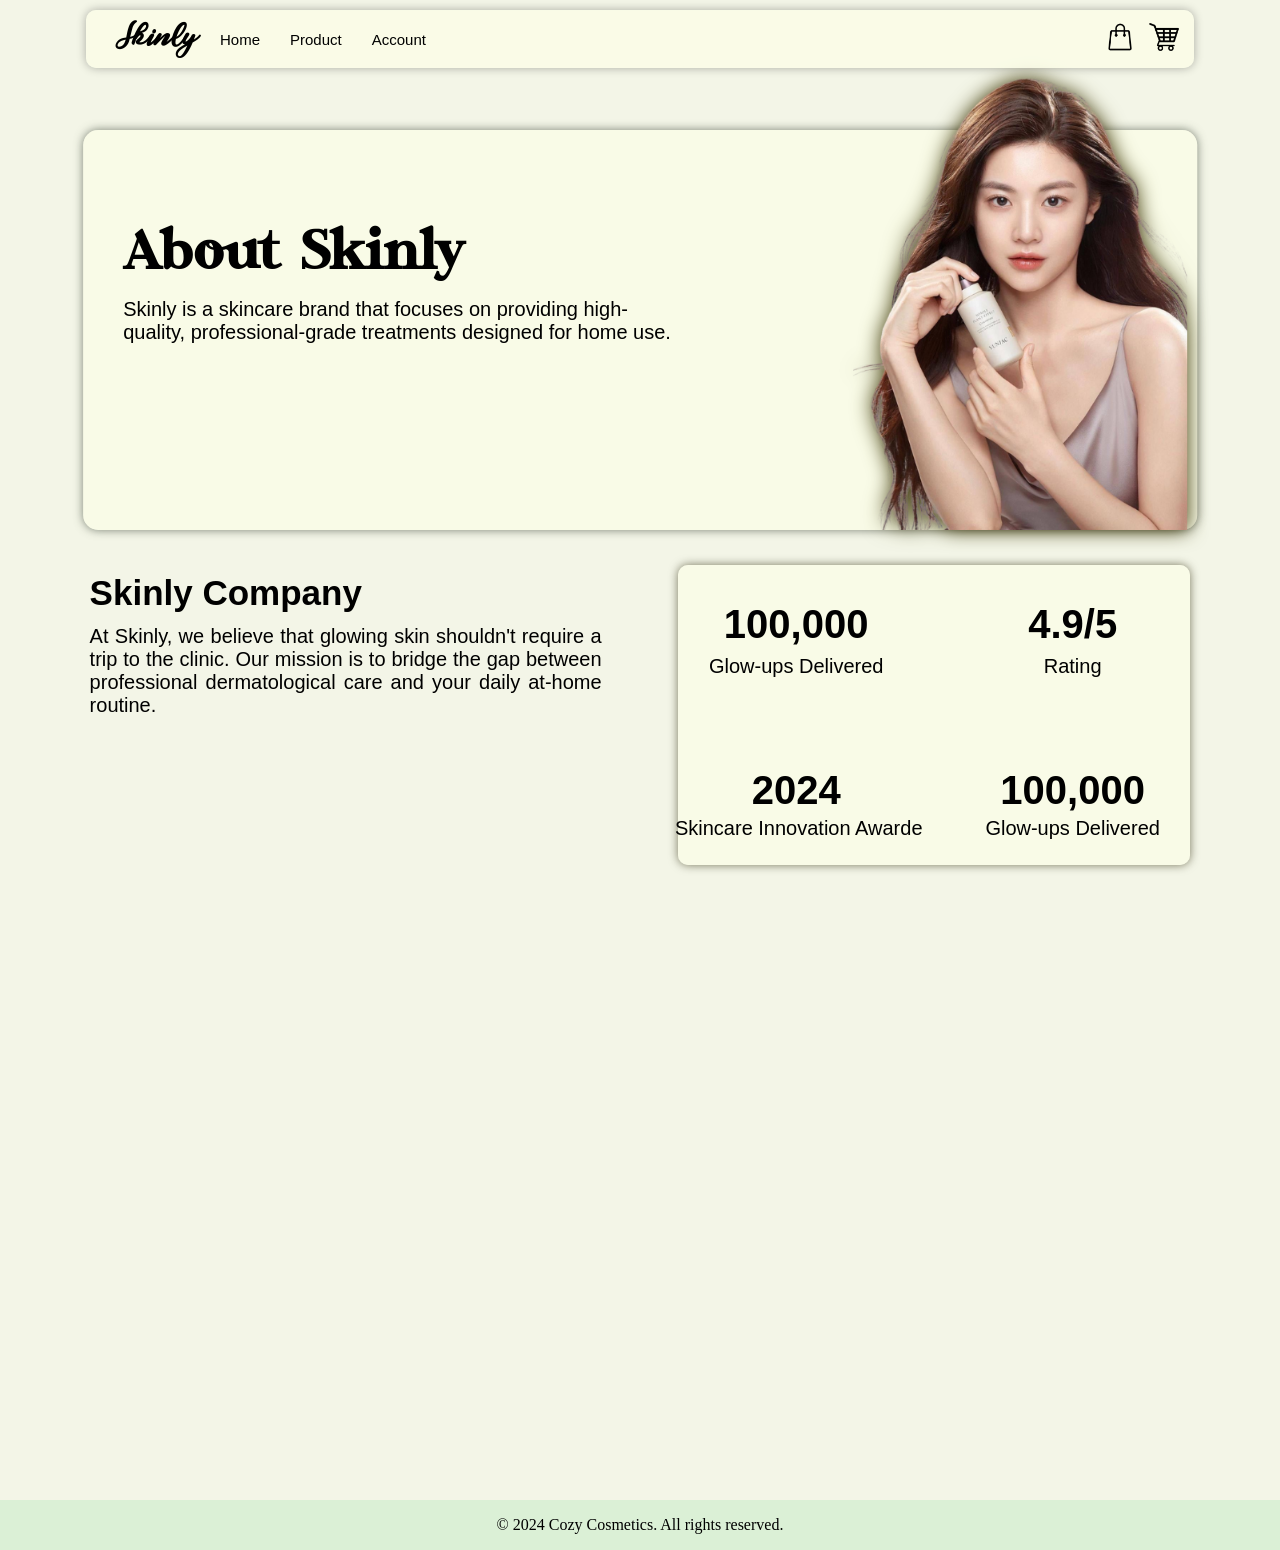
==== MainInterface/MainInterfaceAbout.html @ e383fce3 "added feature: Parralax Animation and Future ADS" ====
<!DOCTYPE html>
<html>
    <head>
        <link rel="stylesheet" href="MainInterfaceAbout.css">
        <link rel="stylesheet" href="../ForFontsCSS/FontsCSS.css">
        <title> Skinly | About </title>
    </head>
    <body>
         <div class="ContainerDockTop">
            <h1 class="NameShop">Skinly</h1>
            <a href="MainInterfaceWebsite.html" onclick="window.location.href='MainInterfaceWebsite.html'" class="HomeDirect">Home</a>
            <a href="ProductInterfaceWebsite.html" class="ProductDirect">Product</a>
            <a href="ContactInterfaceWebsite.html" class="Account">Account</a>
            <div class="rightIcons">
                <img class="ShopBagButton" id="ShopBagButton" src="../ImagesofElements/ShopBagIcon.png">
                <img class="CartBagButton" src="../ImagesofElements/ShoppingCart.png">  
            </div>
        </div>

        <div class="MainPreviewAbout1Display">
            <h1 class="AboutUsIntroH1">About Skinly</h1>
            <p class="AboutusPara">Skinly is a skincare brand that focuses on providing high-quality, professional-grade treatments designed for home use.</p>
            <div class="AboutUsImageDepth"></div>
        </div>

        <!-- For Intro -->

        <h1 class="H1AboutA1">Skinly Company</h1>
        <p class="ParaAboutA1">At Skinly, we believe that glowing skin shouldn't require a trip to the clinic. Our mission is to bridge the gap between professional dermatological care and your daily at-home routine.</p>
        
        <div class="Container2A">
            <h1 class="H1AboutA2">100,000</h1>
            <p class="ParaAboutA2">Glow-ups Delivered</p>

            <h1 class="H1AboutA3">4.9/5</h1>
            <p class="ParaAboutA3">Rating</p>

            <h1 class="H1AboutA4">2024</h1>
            <p class="ParaAboutA4">Skincare Innovation Awarde</p>

            <h1 class="H1AboutA5">100,000</h1>
            <p class="ParaAboutA5">Glow-ups Delivered</p>
        </div>

        <div class="ContainerFooter">
            <p class="FooterText">© 2024 Cozy Cosmetics. All rights reserved.</p>       
        </div>

        <!-- SVG filter for glass distortion effect -->
        <svg style="display:none;">
        <filter id="distortion">
            <feTurbulence type="turbulence" baseFrequency="0.01 0.1" numOctaves="1" result="turbulence"/>
            <feDisplacementMap in2="turbulence" in="SourceGraphic" scale="8" xChannelSelector="R" yChannelSelector="G"/>
        </filter>
        </svg>
    </body>
</html>
---- MainInterface/MainInterfaceAbout.css ----
body {
    background-color: rgb(243, 245, 231);
}

::-webkit-scrollbar {
  width: 10px;
}

::-webkit-scrollbar-thumb {
  background-color: rgba(38, 35, 0, 0.6);
  border-radius: 5px;
}

.ContainerDockTop {
  position: fixed;
  display: flex;
  justify-content: flex-start;
  align-items: center;
  background-color: rgba(253, 254, 231, 0.7);
  backdrop-filter: url(#distortion) blur(3px);
  box-shadow: 0 0 10px rgba(0, 0, 0, 0.3);
  width: 85%;
  height: 38px;
  top: 10px;
  left: 50%;
  translate: -50% 0;
  border: none;
  border-radius: 10px;
  align-items: center;
  padding: 10px;
  margin: 0;
  z-index: 100;
}

.NameShop {
  margin-left: 20px;
  font-family: "Ira";
  font-size: 20px;
  word-spacing: -2px;
  animation: Slideright 1s cubic-bezier(0.075, 0.82, 0.165, 1) both;
}

.HomeDirect,
.ProductDirect,
.BlogDirect,
.ContactDirect,
.Account {
  margin-right: 30px;
  text-decoration: none;
  color: black;
  font-size: 15px;
  font-family: Helvetica;
  transition: all 0.2s cubic-bezier(0.175, 0.885, 0.32, 1.275);
  animation: Slideright 1s cubic-bezier(0.075, 0.82, 0.165, 1) 0.1s both;
}

.HomeDirect:hover,
.ProductDirect:hover,
.BlogDirect:hover,
.ContactDirect:hover,
.Account:hover {
  scale: 1.1;
  transition: all 0.2s cubic-bezier(0.175, 0.885, 0.32, 1.275);
  text-shadow: 0 0 10px rgba(0, 0, 0, 1);
}

.rightIcons {
  margin-left: auto;
}

.CartBagButton,
.ShopBagButton {
  width: 40px;
  height: 40px;
  transition: all 0.3s cubic-bezier(0.075, 0.82, 0.165, 1);
}

.CartBagButton:hover,
.ShopBagButton:hover {
  scale: 1.1;
  filter: drop-shadow(0 0 10px rgba(0, 0, 0, 0.5));
}

.HomeDirect {
  margin-left: 25px;
}

/* FOr Preview 1 */

.MainPreviewAbout1Display {
    position: absolute;
    top: 130px;
    left: 50%;
    translate: -50%;
    width: 87%;
    height: 400px;
    background-color: rgba(253, 254, 231, 0.7);
    box-shadow: 0 0 10px rgba(69, 79, 64, 0.7);
    border: none;
    border-radius: 15px;

    animation: SlideUp 0.5s ease-out both;
}

.AboutUsIntroH1 {
    position: absolute;
    top: 15%;
    left: 40px;
    font-weight: bolder;
    font-family: 'Wastinger';
    font-size: 55px;

    animation: SlideUp 0.5s ease-out 0.1s both;
}

.AboutusPara {
    position: absolute;
    top: 37%;
    left: 40px;
    font-family: sans-serif;
    font-weight: lighter;
    font-size: 20px;
    width: 50%;
    animation: SlideUp 0.5s ease-out 0.2s both;
}

.AboutUsImageDepth {
    position: absolute;
    background-image: url(../ImagesofElements/GirlWithProductHold.png);
    top: -80px;
    right: 10px;
    width: 30%;
    height: 120%;
    background-color: rgba(200, 235, 183, 0);
    border: 0px solid black;
    background-size: cover;
    background-position: center bottom;
    background-repeat: no-repeat;
    filter: drop-shadow(0 0 10px rgb(57, 51, 0));
    animation: SlideUp 0.5s ease-out 0.3s both;
}

.H1AboutA1 {
    position: absolute;
    top: 550px;
    left: 7%;
    font-family: Arial;
    font-size: 35px;
    animation: SlideUp 0.5s ease-out 0.3s both;
}

.ParaAboutA1 {
    position: absolute;
    top: 605px;
    left: 7%;
    font-family: Arial;
    font-size: 20px;
    text-align: justify;
    width: 40%;
    animation: SlideUp 0.5s ease-out 0.4s both;
}

.Container2A {
    position: absolute;
    top: 565px;
    height: 300px;
    right: 7%;
    font-family: Arial;
    font-size: 20px;
    text-align: center;
    width: 40%;
    background-color: rgba(253, 254, 231, 0.7);
    box-shadow: 0 0 10px rgba(38, 35, 0, 0.6);
    border-radius: 10px;
    animation: SlideUp 0.5s ease-out 0.5s both;
}

.H1AboutA2 {
    position: absolute;
    top: 10px;
    left: 3%;
    font-family: Arial;
    font-size: 40px;
    text-align: center;
    width: 40%;
}
.ParaAboutA2 {
    position: absolute;
    top: 70px;
    left: 3%;
    font-family: Arial;
    font-size: 20px;
    text-align: center;
    width: 40%;
}

.H1AboutA3 {
    position: absolute;
    top: 10px;
    right: 3%;
    font-family: Arial;
    font-size: 40px;
    text-align: center;
    width: 40%;
}
.ParaAboutA3 {
    position: absolute;
    top: 70px;
    right: 3%;
    font-family: Arial;
    font-size: 20px;
    width: 40%;
    text-align: center;
}

.H1AboutA4 {
    position: absolute;
    bottom: 25px;
    left: 3%;
    font-family: Arial;
    font-size: 40px;
    text-align: center;
    width: 40%;
}
.ParaAboutA4 {
    position: absolute;
    bottom: 5px;
    left: -1.5%;
    font-family: Arial;
    font-size: 20px;
    text-align: center;
    width: 50%;
}

.H1AboutA5 {
    position: absolute;
    bottom: 25px;
    right: 3%;
    font-family: Arial;
    font-size: 40px;
    width: 40%;
    text-align: center;
}
.ParaAboutA5 {
    position: absolute;
    bottom: 5px;
    right: 3%;
    font-family: Arial;
    font-size: 20px;
    text-align: center;
    width: 40%;
}

/* FOOTER */

.ContainerFooter {
  position: absolute;
  top: 1500px;
  left: 0;
  width: 100%;
  height: 50px;
  background-color: rgb(219, 240, 214);
  display: flex;
  justify-content: center;
  align-items: center;
  
}

/* ANIMATION */

@keyframes SlideUp {
    from {
        transform: translateY(30px);
        opacity: 0;
    }

    to {
        transform: translateY(0px);
        opacity: 1;
    }
}
---- ForFontsCSS/FontsCSS.css ----
@font-face {
    font-family: 'Ira';
    src: url('CassandraPersonalUseRegular-3BjG.ttf') format('truetype');
}

@font-face {
    font-family: 'Ital';
    src: url('SacrificeDemo-8Ox1B.ttf') format('truetype');
}

@font-face {
    font-family: 'Wastinger';
    src: url('Wastinger.ttf') format('truetype');
}
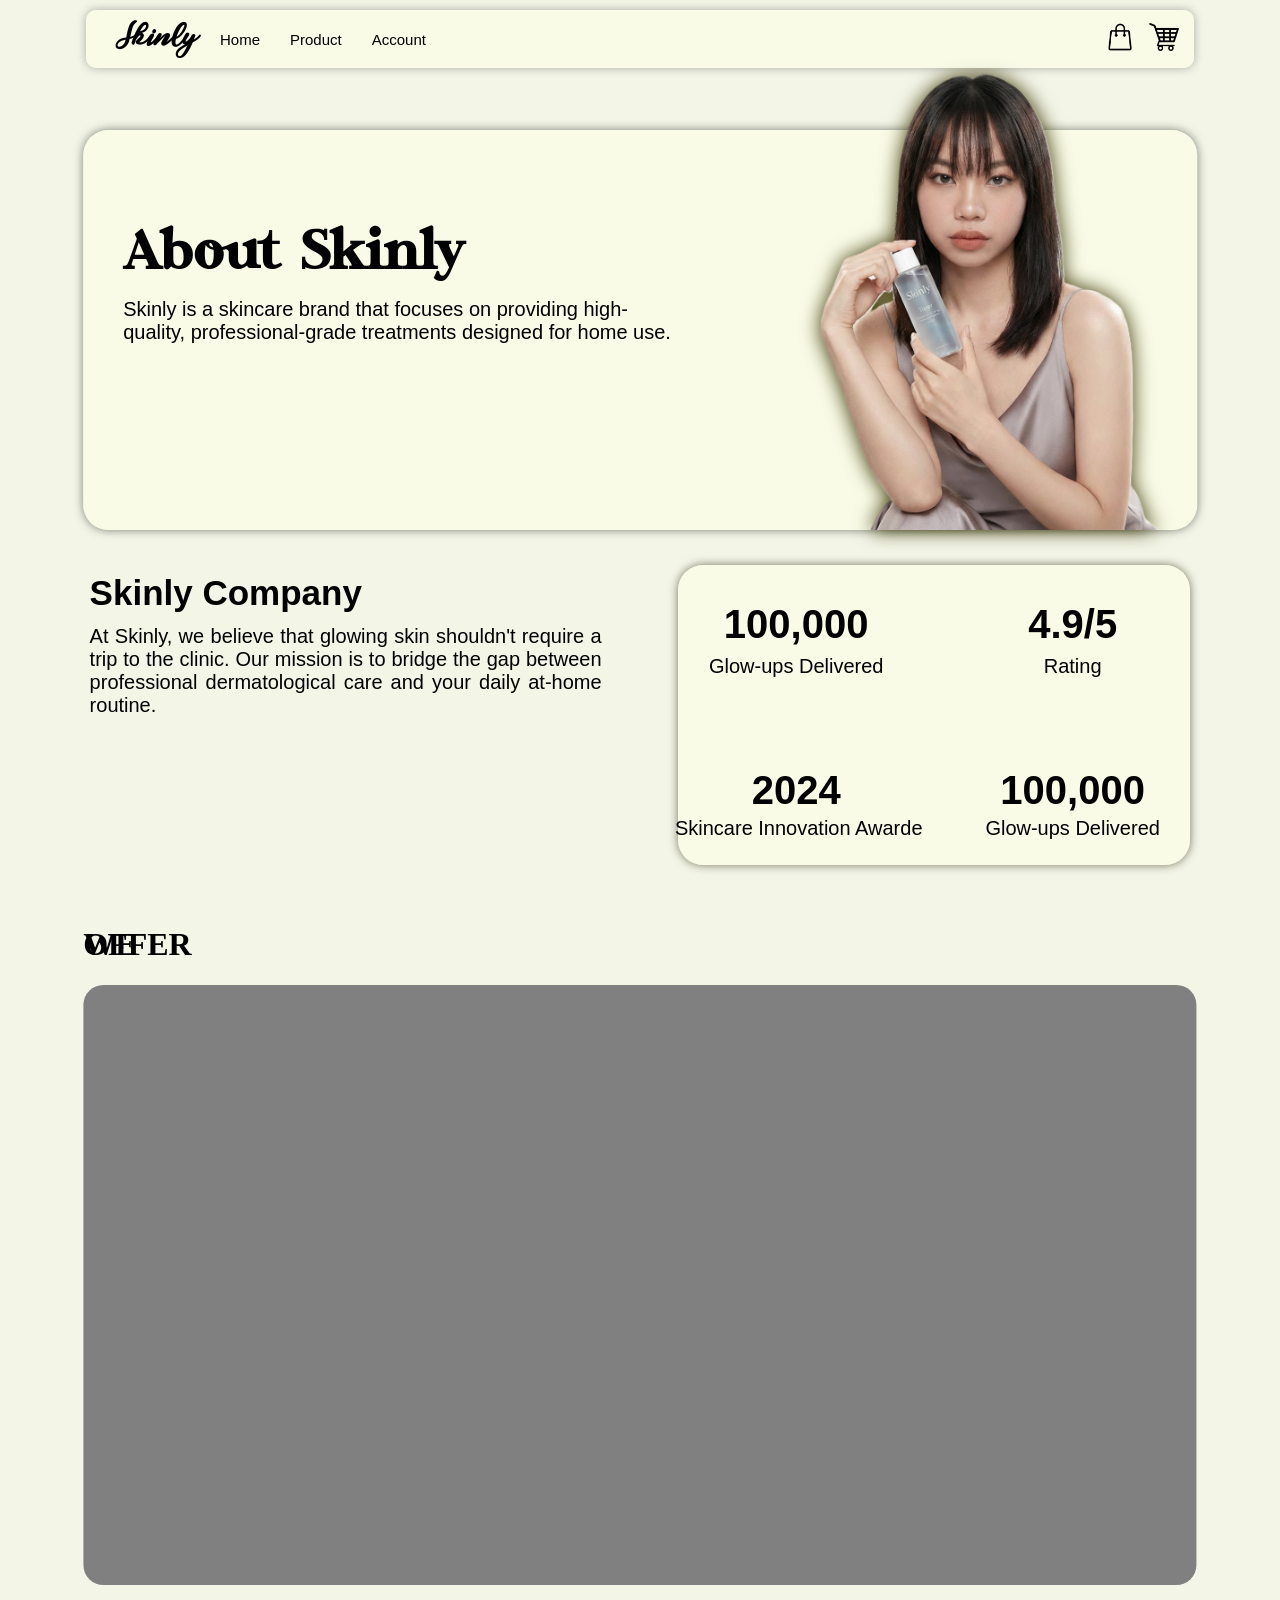
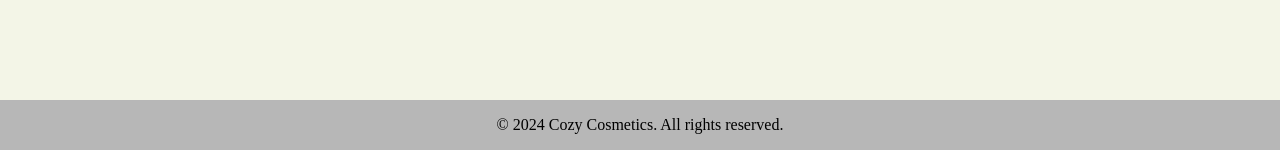
==== commit 6ea0e392: "CURRENTLY EDITING ABOUT" ====
--- a/MainInterface/MainInterfaceAbout.html
+++ b/MainInterface/MainInterfaceAbout.html
@@ -42,7 +42,15 @@
             <p class="ParaAboutA5">Glow-ups Delivered</p>
         </div>
 
-        <div class="ContainerFooter">
+        <div class="Container4A">
+            <h1 class="H1AboutB1">WE</h1>
+            <div class="GridContainerB1">
+
+            </div>
+            <h1 class="H1AboutB2">OFFER</h1>
+        </div>
+
+        <div class="ContainerFooter1">
             <p class="FooterText">© 2024 Cozy Cosmetics. All rights reserved.</p>       
         </div>
 
--- a/MainInterface/MainInterfaceAbout.css
+++ b/MainInterface/MainInterfaceAbout.css
@@ -97,7 +97,7 @@
     background-color: rgba(253, 254, 231, 0.7);
     box-shadow: 0 0 10px rgba(69, 79, 64, 0.7);
     border: none;
-    border-radius: 15px;
+    border-radius: 25px;
 
     animation: SlideUp 0.5s ease-out both;
 }
@@ -126,14 +126,14 @@
 
 .AboutUsImageDepth {
     position: absolute;
-    background-image: url(../ImagesofElements/GirlWithProductHold.png);
-    top: -80px;
+    background-image: url(../ImagesofPopularProduct/Models/Model2.png);
+    bottom: 0;
     right: 10px;
-    width: 30%;
+    width: 430px;
     height: 120%;
     background-color: rgba(200, 235, 183, 0);
     border: 0px solid black;
-    background-size: cover;
+    background-size: 100% 100%;
     background-position: center bottom;
     background-repeat: no-repeat;
     filter: drop-shadow(0 0 10px rgb(57, 51, 0));
@@ -147,6 +147,8 @@
     font-family: Arial;
     font-size: 35px;
     animation: SlideUp 0.5s ease-out 0.3s both;
+    animation-range: entry 70% cover 50%;
+    animation-timeline: view();
 }
 
 .ParaAboutA1 {
@@ -158,7 +160,11 @@
     text-align: justify;
     width: 40%;
     animation: SlideUp 0.5s ease-out 0.4s both;
-}
+    animation-range: entry 70% cover 50%;
+    animation-timeline: view();
+}
+
+/* Preview 2 */
 
 .Container2A {
     position: absolute;
@@ -171,8 +177,10 @@
     width: 40%;
     background-color: rgba(253, 254, 231, 0.7);
     box-shadow: 0 0 10px rgba(38, 35, 0, 0.6);
-    border-radius: 10px;
+    border-radius: 25px;
     animation: SlideUp 0.5s ease-out 0.5s both;
+    animation-range: entry 70% cover 50%;
+    animation-timeline: view();
 }
 
 .H1AboutA2 {
@@ -184,6 +192,7 @@
     text-align: center;
     width: 40%;
 }
+
 .ParaAboutA2 {
     position: absolute;
     top: 70px;
@@ -251,21 +260,60 @@
     width: 40%;
 }
 
+/* FOR PREVIEW 2 */
+
+.Container4A {
+    position: absolute;
+    top: 905px;
+    left: 50%;
+    translate: -50%;
+    width: 87%;
+    border: none;
+    border-radius: 15px;
+    box-shadow: 0 5px 10px rgba(0, 0, 0, 0);
+    height: 500px;
+    background-color: rgba(255, 255, 255, 0);
+    
+    animation: SlideUp 0.5s ease-out 0.5s both;
+    animation-range: entry 30% cover 40%;
+    animation-timeline: view();
+}
+
+.H1AboutB1 {
+    position: absolute;
+    width: 100%;
+    
+}
+
+.GridContainerB1 {
+    position: absolute;
+    top: 80px;
+    background-color: gray;
+    width: 100%;
+    height: 600px;
+    left: 50%;
+    translate: -50%;
+    border: none;
+    border-radius: 20px;
+}
+
+
 /* FOOTER */
 
-.ContainerFooter {
+.ContainerFooter1 {
   position: absolute;
-  top: 1500px;
+  top: 1700px;
   left: 0;
   width: 100%;
   height: 50px;
-  background-color: rgb(219, 240, 214);
+  background-color: rgb(183, 183, 183);
   display: flex;
   justify-content: center;
   align-items: center;
   
 }
 
+
 /* ANIMATION */
 
 @keyframes SlideUp {
@@ -280,3 +328,24 @@
     }
 }
 
+@keyframes AnimationMainPreviewC {
+    0% {
+        opacity: 0;
+    }
+
+    30% {
+        opacity: 1;
+        transform: translate(0, 40px) scale(1.1);
+    }
+
+    50% {
+        opacity: 1;
+        transform: translate(0, 0px) scale(1.1);
+    }
+
+    100% {
+        opacity: 1;
+        transform: translate(0, 0px) scale(1);
+    }
+}
+
--- a/ForFontsCSS/FontsCSS.css
+++ b/ForFontsCSS/FontsCSS.css
@@ -11,4 +11,9 @@
 @font-face {
     font-family: 'Wastinger';
     src: url('Wastinger.ttf') format('truetype');
+}
+
+@font-face {
+    font-family: 'Moglan';
+    src: url('../FONTFILES/moglandemo/Moglan_DEMO.ttf') format('truetype');
 }
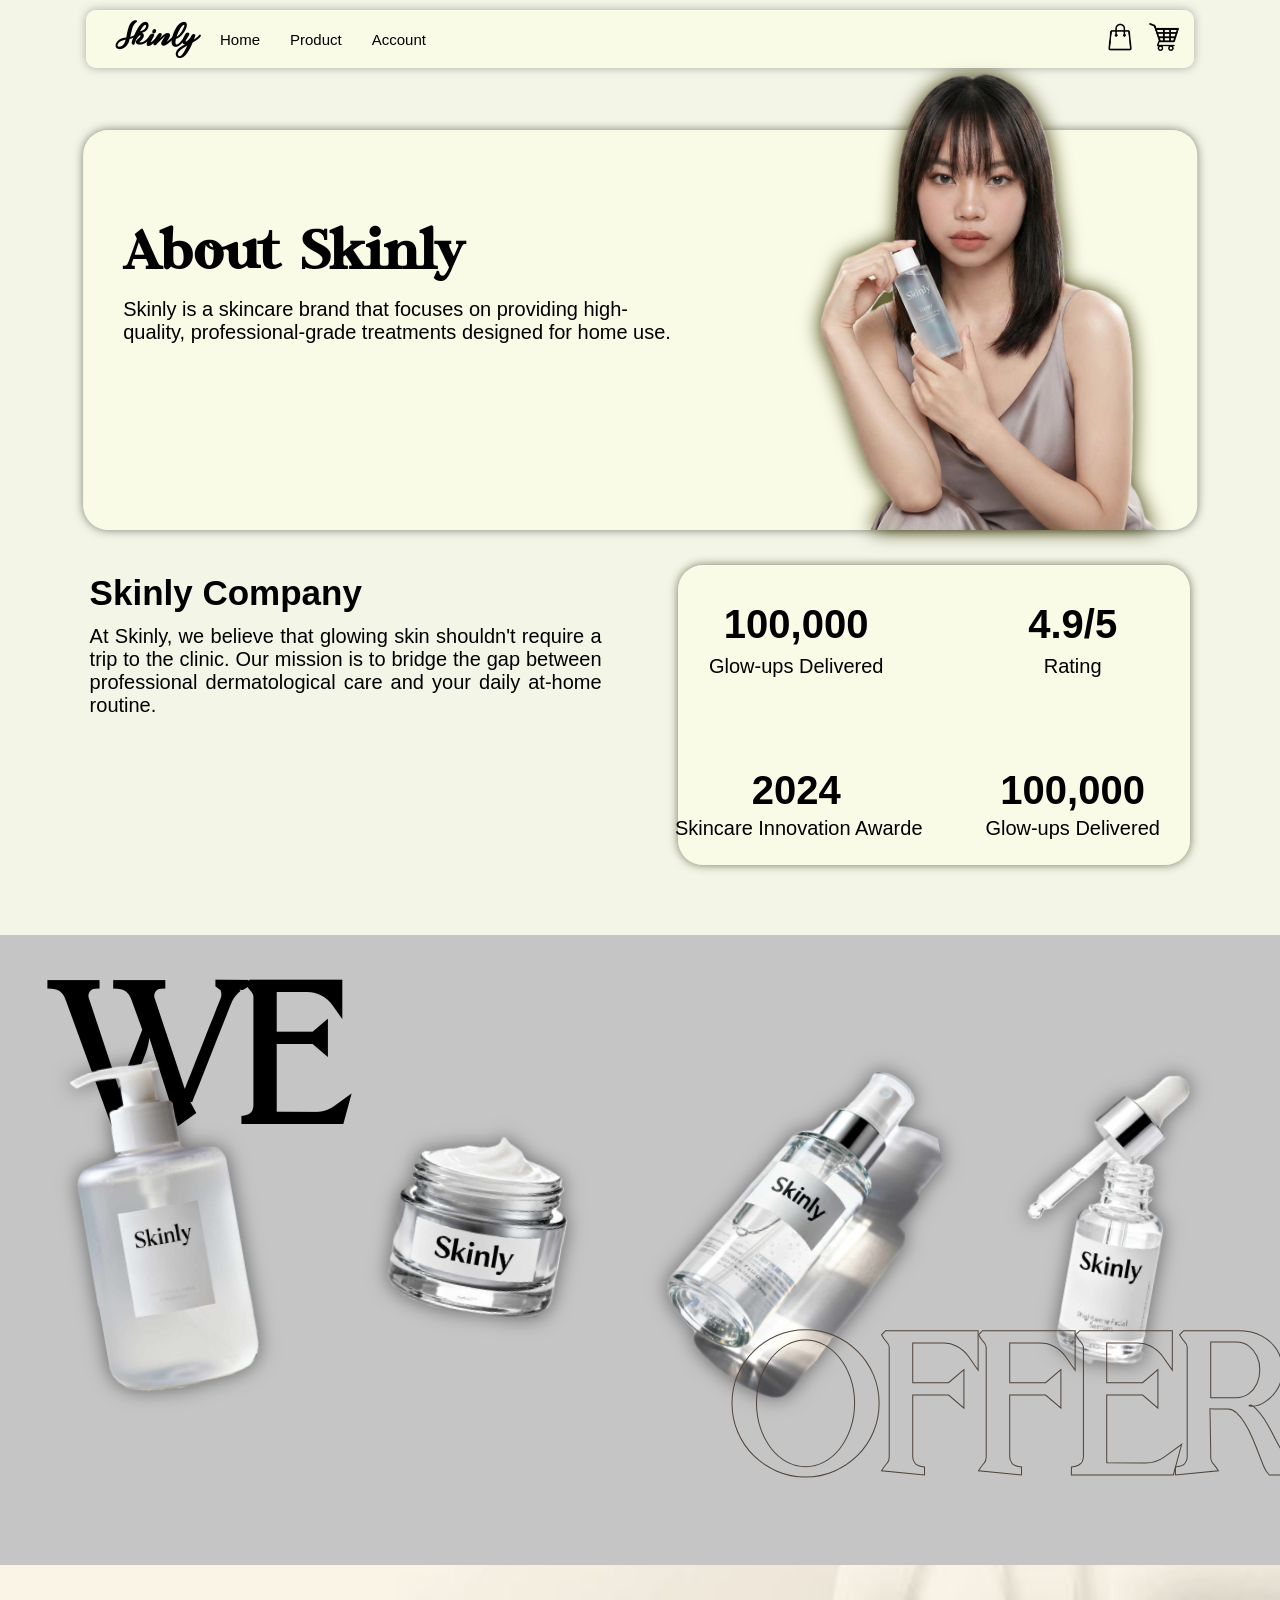
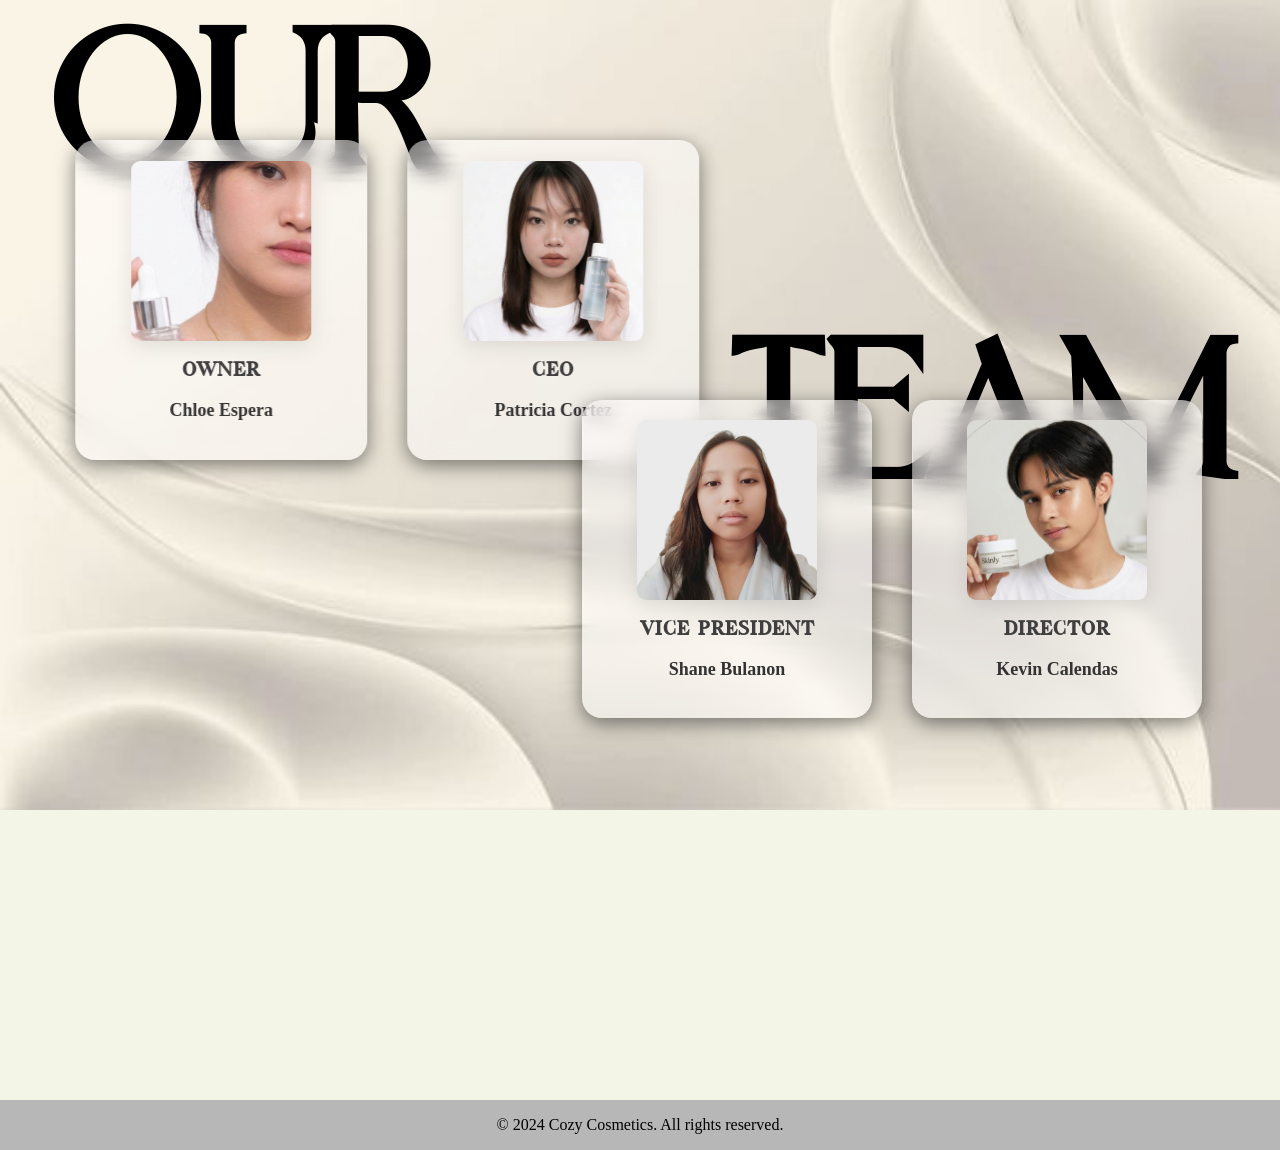
==== commit 2d6bbd77: "ADDED BUY SYSTEM WITH DISPLAY!" ====
--- a/MainInterface/MainInterfaceAbout.html
+++ b/MainInterface/MainInterfaceAbout.html
@@ -1,65 +1,119 @@
-<!DOCTYPE html>
-<html>
-    <head>
-        <link rel="stylesheet" href="MainInterfaceAbout.css">
-        <link rel="stylesheet" href="../ForFontsCSS/FontsCSS.css">
-        <title> Skinly | About </title>
-    </head>
-    <body>
-         <div class="ContainerDockTop">
-            <h1 class="NameShop">Skinly</h1>
-            <a href="MainInterfaceWebsite.html" onclick="window.location.href='MainInterfaceWebsite.html'" class="HomeDirect">Home</a>
-            <a href="ProductInterfaceWebsite.html" class="ProductDirect">Product</a>
-            <a href="ContactInterfaceWebsite.html" class="Account">Account</a>
-            <div class="rightIcons">
-                <img class="ShopBagButton" id="ShopBagButton" src="../ImagesofElements/ShopBagIcon.png">
-                <img class="CartBagButton" src="../ImagesofElements/ShoppingCart.png">  
+    <!DOCTYPE html>
+    <html>
+        <head>
+            <link rel="stylesheet" href="MainInterfaceAbout.css">
+            <link rel="stylesheet" href="../ForFontsCSS/FontsCSS.css">
+            <title> Skinly | About </title>
+        </head>
+        <body>
+            <div class="ContainerDockTop">
+                <h1 class="NameShop">Skinly</h1>
+                <a href="MainInterfaceWebsite.html" onclick="window.location.href='MainInterfaceWebsite.html'" class="HomeDirect">Home</a>
+                <a href="ProductInterfaceWebsite.html" class="ProductDirect">Product</a>
+                <a href="ContactInterfaceWebsite.html" class="Account">Account</a>
+                <div class="rightIcons">
+                    <img class="ShopBagButton" id="ShopBagButton" src="../ImagesofElements/ShopBagIcon.png">
+                    <img class="CartBagButton" src="../ImagesofElements/ShoppingCart.png">  
+                </div>
             </div>
-        </div>
 
-        <div class="MainPreviewAbout1Display">
-            <h1 class="AboutUsIntroH1">About Skinly</h1>
-            <p class="AboutusPara">Skinly is a skincare brand that focuses on providing high-quality, professional-grade treatments designed for home use.</p>
-            <div class="AboutUsImageDepth"></div>
-        </div>
+            <div class="MainPreviewAbout1Display">
+                <h1 class="AboutUsIntroH1">About Skinly</h1>
+                <p class="AboutusPara">Skinly is a skincare brand that focuses on providing high-quality, professional-grade treatments designed for home use.</p>
+                <div class="AboutUsImageDepth"></div>
+            </div>
 
-        <!-- For Intro -->
+            <!-- For Intro -->
 
-        <h1 class="H1AboutA1">Skinly Company</h1>
-        <p class="ParaAboutA1">At Skinly, we believe that glowing skin shouldn't require a trip to the clinic. Our mission is to bridge the gap between professional dermatological care and your daily at-home routine.</p>
-        
-        <div class="Container2A">
-            <h1 class="H1AboutA2">100,000</h1>
-            <p class="ParaAboutA2">Glow-ups Delivered</p>
+            <h1 class="H1AboutA1">Skinly Company</h1>
+            <p class="ParaAboutA1">At Skinly, we believe that glowing skin shouldn't require a trip to the clinic. Our mission is to bridge the gap between professional dermatological care and your daily at-home routine.</p>
+            
+            <div class="Container2A">
+                <h1 class="H1AboutA2">100,000</h1>
+                <p class="ParaAboutA2">Glow-ups Delivered</p>
 
-            <h1 class="H1AboutA3">4.9/5</h1>
-            <p class="ParaAboutA3">Rating</p>
+                <h1 class="H1AboutA3">4.9/5</h1>
+                <p class="ParaAboutA3">Rating</p>
 
-            <h1 class="H1AboutA4">2024</h1>
-            <p class="ParaAboutA4">Skincare Innovation Awarde</p>
+                <h1 class="H1AboutA4">2024</h1>
+                <p class="ParaAboutA4">Skincare Innovation Awarde</p>
 
-            <h1 class="H1AboutA5">100,000</h1>
-            <p class="ParaAboutA5">Glow-ups Delivered</p>
-        </div>
+                <h1 class="H1AboutA5">100,000</h1>
+                <p class="ParaAboutA5">Glow-ups Delivered</p>
+            </div>
 
-        <div class="Container4A">
-            <h1 class="H1AboutB1">WE</h1>
-            <div class="GridContainerB1">
+            <div class="Container4A">
+                <h1 class="H1AboutB1">WE</h1>
+                <div class="GridContainerB1">   
+                    <div class="ProductWindowB1">
 
+                    </div>
+
+                    <div class="ProductWindowB2">
+
+                    </div>
+
+                    <div class="ProductWindowB3">
+
+                    </div>
+
+                    <div class="ProductWindowB4">
+
+                    </div>
+                </div>
+                <h1 class="H1AboutB2">OFFER</h1>
             </div>
-            <h1 class="H1AboutB2">OFFER</h1>
-        </div>
+            <div class="Container5A">
+                <h1 class="H1AboutC1A">OUR</h1>
 
-        <div class="ContainerFooter1">
-            <p class="FooterText">© 2024 Cozy Cosmetics. All rights reserved.</p>       
-        </div>
+                <div class="TeamRow1">
+                    <div class="CardA1 GoldTier">
+                        <div class="PhotoFrame">
+                            <img src="../OwnerPictures/Chloe.png">
+                        </div>
+                        <h3 class="RoleText">Owner</h3>
+                        <p class="NameText">Chloe Espera</p>
+                    </div>
 
-        <!-- SVG filter for glass distortion effect -->
-        <svg style="display:none;">
-        <filter id="distortion">
-            <feTurbulence type="turbulence" baseFrequency="0.01 0.1" numOctaves="1" result="turbulence"/>
-            <feDisplacementMap in2="turbulence" in="SourceGraphic" scale="8" xChannelSelector="R" yChannelSelector="G"/>
-        </filter>
-        </svg>
-    </body>
-</html>+                    <div class="CardA1 GoldTier">
+                        <div class="PhotoFrame">
+                            <img src="../OwnerPictures/Patricia.png">
+                        </div>
+                        <h3 class="RoleText">CEO</h3>
+                        <p class="NameText">Patricia Cortez</p>
+                    </div>
+                </div>
+                <h1 class="H1AboutC1B">TEAM</h1>
+                <div class="TeamRow2">
+                    <div class="CardA1">
+                        <div class="PhotoFrame">
+                            <img src="../OwnerPictures/Shane1.png">
+                        </div>
+                        <h3 class="RoleText">Vice President</h3>
+                        <p class="NameText">Shane Bulanon</p>
+                    </div>
+
+                    <div class="CardA1">
+                        <div class="PhotoFrame">
+                            <img src="../OwnerPictures/Kevin.png">
+                        </div>
+                        <h3 class="RoleText">Director</h3>
+                        <p class="NameText">Kevin Calendas</p>
+                    </div>
+                </div>
+            </div>
+            
+
+            <div class="ContainerFooter1">
+                <p class="FooterText">© 2024 Cozy Cosmetics. All rights reserved.</p>       
+            </div>
+
+            <!-- SVG filter for glass distortion effect -->
+            <svg style="display:none;">
+            <filter id="distortion">
+                <feTurbulence type="turbulence" baseFrequency="0.01 0.1" numOctaves="1" result="turbulence"/>
+                <feDisplacementMap in2="turbulence" in="SourceGraphic" scale="8" xChannelSelector="R" yChannelSelector="G"/>
+            </filter>
+            </svg>
+        </body>
+    </html>
--- a/MainInterface/MainInterfaceAbout.css
+++ b/MainInterface/MainInterfaceAbout.css
@@ -29,7 +29,7 @@
   align-items: center;
   padding: 10px;
   margin: 0;
-  z-index: 100;
+  z-index: 1000;
 }
 
 .NameShop {
@@ -264,45 +264,256 @@
 
 .Container4A {
     position: absolute;
-    top: 905px;
+    top: 935px;
     left: 50%;
     translate: -50%;
-    width: 87%;
-    border: none;
-    border-radius: 15px;
+    width: 100%;
+    border: none;
+    border-radius: 0;
     box-shadow: 0 5px 10px rgba(0, 0, 0, 0);
-    height: 500px;
-    background-color: rgba(255, 255, 255, 0);
+    height: 630px;
+    background-color: rgb(197, 197, 197);
+    z-index: 100;
     
     animation: SlideUp 0.5s ease-out 0.5s both;
     animation-range: entry 30% cover 40%;
     animation-timeline: view();
 }
-
-.H1AboutB1 {
-    position: absolute;
+.GridContainerB1 {
+    position: absolute;
+    top: 110px;
+    background-color: rgba(128, 128, 128, 0);
     width: 100%;
-    
-}
-
-.GridContainerB1 {
-    position: absolute;
-    top: 80px;
-    background-color: gray;
-    width: 100%;
-    height: 600px;
+    height: 400px;
     left: 50%;
     translate: -50%;
     border: none;
     border-radius: 20px;
-}
-
+
+    position: absolute;
+    background-color: none;
+    display: flex;
+    justify-content: center;
+    flex-direction: row;
+    gap: 20px;
+}
+
+.H1AboutB1 {
+    position: absolute;
+    margin: 0;
+    top: 0px;
+    left: 20%;
+    translate: -70%;
+    font-size: 200px;
+    font-family: Moglan;
+    
+    animation: SlideUp 0.5s ease-out 0.5s both;
+    animation-range: entry 30% cover 40%;
+    animation-timeline: view();
+
+}
+
+.H1AboutB2 {
+    position: absolute;
+    margin: 0;
+    bottom: 10px;
+    right: 30%;
+    translate: 70%;
+    font-size: 200px;
+    font-family: Moglan;
+    color: rgba(0, 0, 0, 0);
+    -webkit-text-stroke-width: 1px;
+    -webkit-text-stroke-color: rgb(78, 67, 57);
+    
+
+    animation: SlideUp 0.5s ease-out 0.5s both;
+    animation-range: entry 10% cover 10%;
+    animation-timeline: view();
+}
+
+.ProductWindowB1 {
+    width: 300px;
+    height: 98%;
+    border: none;
+    border-radius: 20px;
+    filter: drop-shadow(0 0 10px rgba(0, 0, 0, 0.5));
+
+    background: url(../ImagesofProductCutout/SkinlyCleanse.png);
+    background-size: cover;
+    background-position: 50% 100%;
+
+
+    animation: AnimationUpDownRot1 5s ease-in-out both infinite;
+}
+
+.ProductWindowB2 {
+    width: 300px;
+    height: 98%;
+    border: none;
+    border-radius: 20px;
+    filter: drop-shadow(0 0 10px rgba(0, 0, 0, 0.5)); 
+
+    background: url(../ImagesofProductCutout/SkinlyCream.png);
+    background-size: cover;
+    background-position: 50% 100%;
+
+
+    animation: AnimationUpDownRot2 5s 0.3s ease-in-out both infinite;
+}
+
+.ProductWindowB3 {
+    width: 300px;
+    height: 98%;
+    border: none;
+    border-radius: 20px;
+    filter: drop-shadow(0 0 10px rgba(0, 0, 0, 0.5));
+
+    background: url(../ImagesofProductCutout/SkinlyFacial.png);
+    background-size: cover;
+    background-position: 50% 100%;
+
+
+    animation: AnimationUpDownRot1 5s 0.2s ease-in-out both infinite;
+}
+
+.ProductWindowB4 {
+    width: 300px;
+    height: 98%;
+    border: none;
+    border-radius: 20px;
+    filter: drop-shadow(0 0 10px rgba(0, 0, 0, 0.5));
+
+    background: url(../ImagesofProductCutout/SkinlyToner.png);
+    background-size: cover;
+    background-position: 50% 100%;
+
+
+    animation: AnimationUpDownRot2 5s 0.6s ease-in-out both infinite;
+}
+
+/* FOR POSITIONS OF THE COMPANY BITCHES */
+.H1AboutC1A {
+    position: absolute;
+    margin: 0;
+    top: 30px;
+    left: 50px;
+    font-size: 200px;
+    font-family: Moglan;
+
+    animation: SlideUp 0.5s ease-out 0.5s both;
+    animation-range: entry 70% cover 50%;
+    animation-timeline: view();
+}
+
+.H1AboutC1B {
+    position: absolute;
+    margin: 0;
+    top: 340px;
+    right: 50px;
+    font-size: 200px;
+    font-family: Moglan;
+
+    animation: SlideUp 0.5s ease-out 0.7s both;
+    animation-range: entry 40% cover 30%;
+    animation-timeline: view();
+}
+
+.Container5A {
+    position: absolute;
+    top: 1550px;
+    left: 0;
+    width: 100%;
+    height: 700px;
+    background: url(../ImagesofElements/BackgroundAbout.png);
+    background-size: cover;
+    background-repeat: no-repeat;
+    padding: 80px 0;
+    display: flex;
+    flex-direction: column;
+    align-items: center;
+}
+
+.TeamRow1 {
+    position: absolute;
+    top: 190px;
+    left: 40%;
+    translate: -70%;
+    display: flex;
+    justify-content: center;
+    gap: 40px;
+    margin-bottom: 50px;
+}
+
+.TeamRow2 {
+    position: absolute;
+    top: 450px;
+    right: 40%;
+    translate: 70%;
+    display: flex;
+    justify-content: center;
+    gap: 40px;
+    margin-bottom: 50px;
+}
+
+.CardA1 {
+    background: rgba(255, 253, 253, 0.5);
+    backdrop-filter: blur(10px) url(#distortion);
+    width: 250px;
+    padding: 20px;
+    border-radius: 20px;
+    text-align: center;
+    box-shadow: 0 5px 20px rgba(0,0,0,0.5);
+    transition: 0.3s;
+
+    animation: SlideUp 0.5s ease-out 0.7s both;
+    animation-range: entry 40% cover 30%;
+    animation-timeline: view();
+}
+
+.GoldTier {
+    border: 1px solid #eed68900;
+}
+
+.PhotoFrame {
+    width: 180px;
+    height: 180px;
+    margin: 0 auto 15px;
+    border-radius: 5%;
+    overflow: hidden;
+    filter: drop-shadow(0 5px 10px rgba(0,0,0,0.1));
+}
+
+.PhotoFrame img {
+    width: 100%;
+    height: 100%;
+    object-fit: cover;
+}
+
+.RoleText {
+    font-size: 20px;
+    color: #3f3f3f;
+    letter-spacing: 1px;
+    text-transform: uppercase;
+    font-family: Wastinger;
+    margin-bottom: 5px;
+}
+
+.NameText {
+    font-size: 18px;
+    font-weight: bold;
+    color: #333;
+}
+
+.CardA1:hover {
+    transform: scale(1.05);
+    box-shadow: 0 5px 20px rgba(0, 0, 0, 0.5);
+}
 
 /* FOOTER */
 
 .ContainerFooter1 {
   position: absolute;
-  top: 1700px;
+  top: 2700px;
   left: 0;
   width: 100%;
   height: 50px;
@@ -349,3 +560,34 @@
     }
 }
 
+@keyframes AnimationUpDownRot1 {
+    0% {
+        transform: translate(0, -20px) rotate(-10deg);
+    }
+
+    50% {
+        transform: translate(0, 20px) rotate(-10deg);
+    }
+
+    100% {
+        transform: translate(0, -20px) rotate(-10deg);
+    }
+    
+}
+
+
+@keyframes AnimationUpDownRot2 {
+    0% {
+        transform: translate(0, -20px) rotate(10deg);
+    }
+
+    50% {
+        transform: translate(0, 20px) rotate(10deg);
+    }
+
+    100% {
+        transform: translate(0, -20px) rotate(10deg);
+    }
+    
+}
+
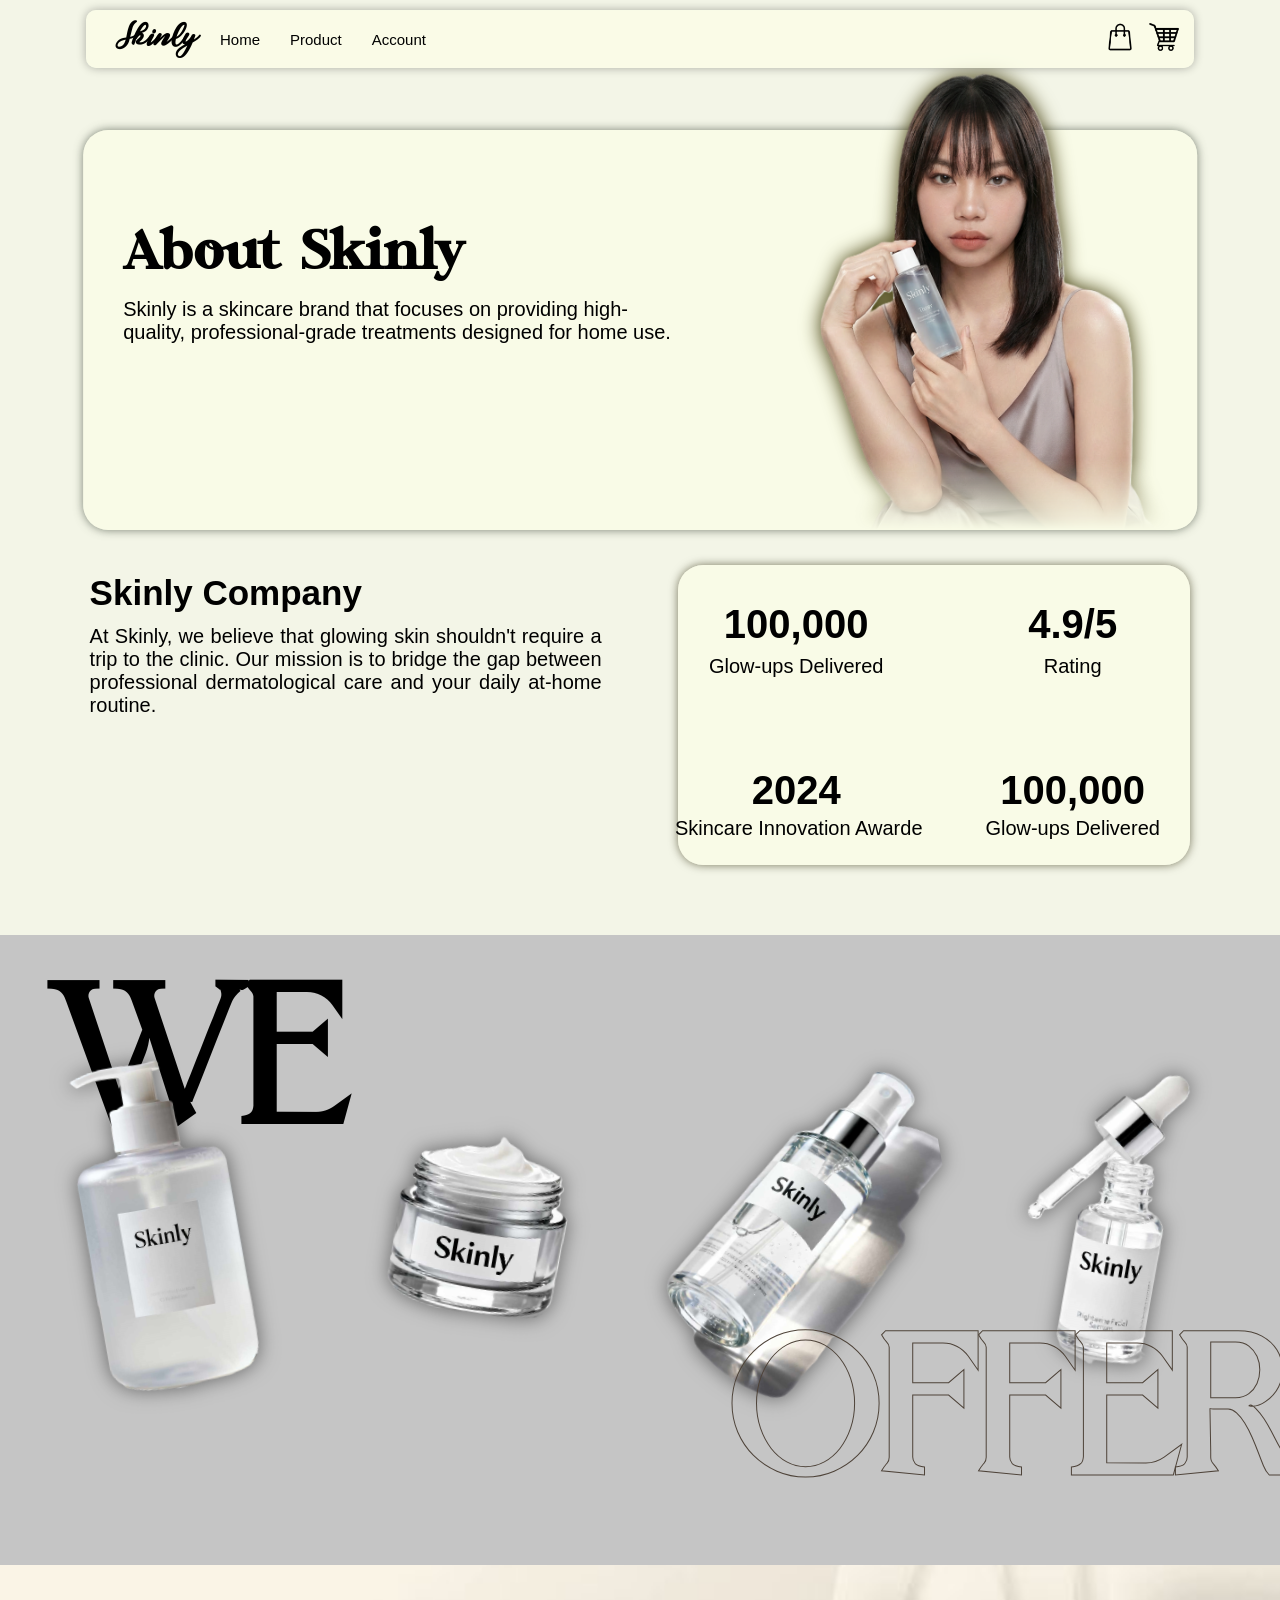
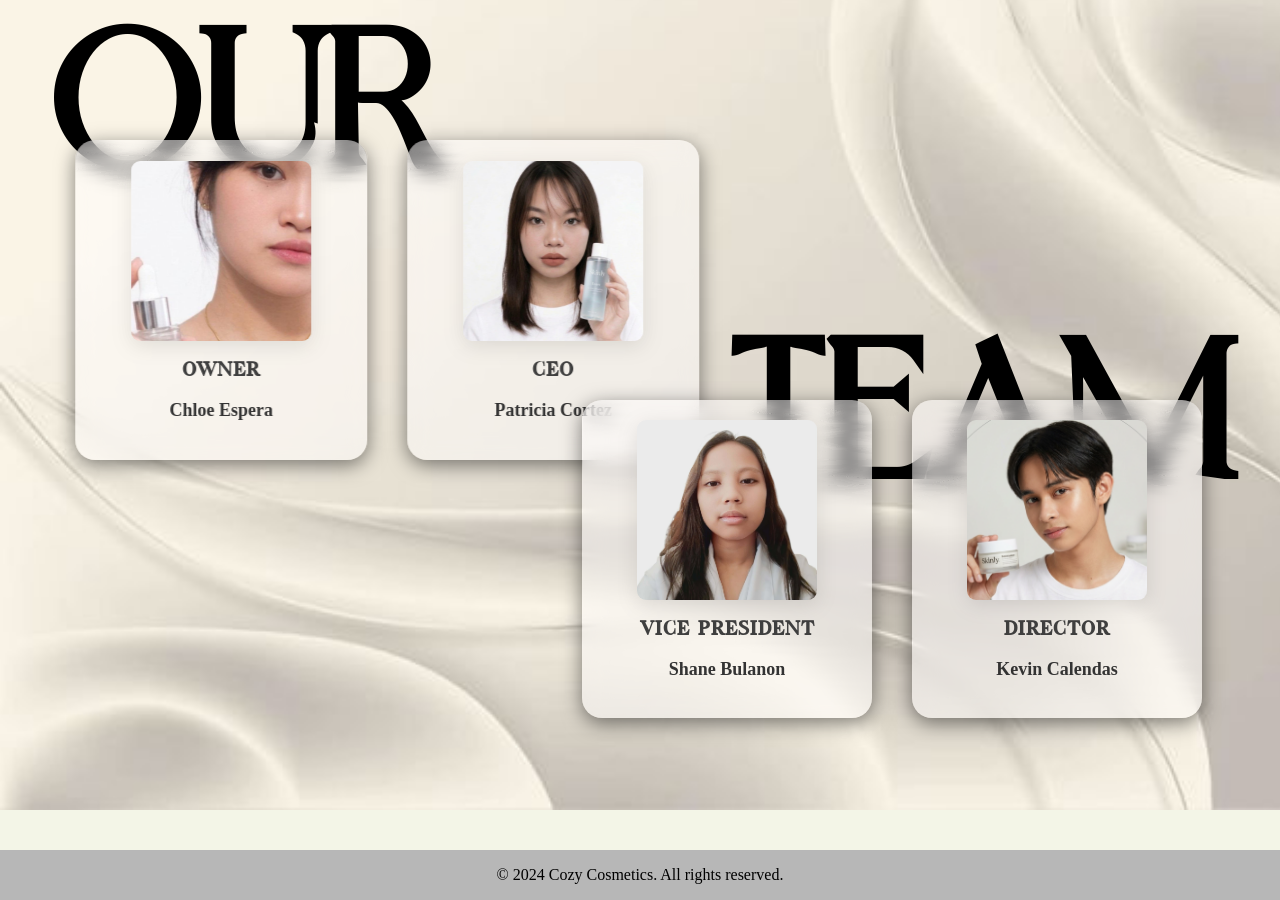
==== commit 1d4843f9: "ALMOST DONE: added things Missing Login" ====
--- a/MainInterface/MainInterfaceAbout.html
+++ b/MainInterface/MainInterfaceAbout.html
@@ -9,11 +9,23 @@
             <div class="ContainerDockTop">
                 <h1 class="NameShop">Skinly</h1>
                 <a href="MainInterfaceWebsite.html" onclick="window.location.href='MainInterfaceWebsite.html'" class="HomeDirect">Home</a>
-                <a href="ProductInterfaceWebsite.html" class="ProductDirect">Product</a>
+                <a href="MainInterfaceWebsite.html" onclick="scrolldownproducts();"  class="ProductDirect">Product</a>
                 <a href="ContactInterfaceWebsite.html" class="Account">Account</a>
                 <div class="rightIcons">
-                    <img class="ShopBagButton" id="ShopBagButton" src="../ImagesofElements/ShopBagIcon.png">
+                    <img class="ShopBagButton" id="ShopBagButton" src="../ImagesofElements/ShopBagIcon.png" onclick="openPurchased();">
                     <img class="CartBagButton" src="../ImagesofElements/ShoppingCart.png">  
+                </div>
+            </div>
+            <div id="PurchasedWindow" class="SideWindow">
+                <div class="SideHeader">
+                    <h1 class="H1AboutC1">Your Purchased</h1>
+                    <button onclick="closePurchased()" class="CloseBtn">×</button>
+                </div>
+                
+                <div id="PurchasedListDisplay"></div>
+
+                <div class="SideFooter">
+                    <p class="FooterNote">Thank you for choosing Skinly!</p>
                 </div>
             </div>
 
@@ -115,5 +127,8 @@
                 <feDisplacementMap in2="turbulence" in="SourceGraphic" scale="8" xChannelSelector="R" yChannelSelector="G"/>
             </filter>
             </svg>
+
+            <!-- FOR JS -->
+            <script src="MainInterface.js"></script>
         </body>
     </html>
--- a/MainInterface/MainInterfaceAbout.css
+++ b/MainInterface/MainInterfaceAbout.css
@@ -127,6 +127,8 @@
 .AboutUsImageDepth {
     position: absolute;
     background-image: url(../ImagesofPopularProduct/Models/Model2.png);
+    -webkit-mask-image: linear-gradient(to bottom, black 70%, transparent 100%);
+    mask-image: linear-gradient(to bottom, black 85%, transparent 100%);
     bottom: 0;
     right: 10px;
     width: 430px;
@@ -513,7 +515,7 @@
 
 .ContainerFooter1 {
   position: absolute;
-  top: 2700px;
+  top: 2450px;
   left: 0;
   width: 100%;
   height: 50px;
@@ -524,6 +526,203 @@
   
 }
 
+/* FOR BAG DISPLAY */
+
+/* FOR BAG CHECKOUT WINDOW */
+.SideWindow {
+    position: fixed;
+    top: 50%;
+    translate: 0 -45%;
+    right: -50%; /* Nakatago sa gilid */
+    width: 35%;
+    height: 75%;
+    background: rgb(255, 251, 236, 0.5);
+    box-shadow: 0 0 10px rgba(0,0,0,0.3);
+    backdrop-filter: blur(10px) url(#distortion);
+    border: none;
+    border-radius: 10px;
+    transition: 0.5s cubic-bezier(0.175, 0.885, 0.32, 1);
+    z-index: 9999;
+    padding: 30px;
+    display: flex;
+    flex-direction: column;
+}
+
+.H1AboutC1 {
+  position: absolute;
+  top: -0.5%;
+  left: 5.5%;
+  font-family: Wastinger;
+  font-size: 35px;
+}
+
+.CloseBtn {
+  position: absolute;
+  top: 3%;
+  right: 3%;
+  width: 50px;
+  height: 50px;
+  background-color: rgb(255, 255, 255, 0);
+  font-size: 45px;
+  border: none;
+  text-shadow: 0 0 10px rgba(0, 0, 0, 0.5);
+  transition: all 0.3s cubic-bezier(0.165, 0.84, 0.44, 1);
+}
+
+.CloseBtn:hover {
+  scale: 1.1;
+  text-shadow: 0 0 20px rgba(255, 0, 0, 0.7);
+  color: rgba(255, 0, 0, 0.7);
+}
+
+.SideWindow.active {
+    right: 4.5%;
+}
+
+.SideHeader {
+    display: flex;
+    justify-content: space-between;
+    align-items: center;
+    padding-bottom: 20px;
+}
+
+#PurchasedListDisplay {
+  position: absolute;
+  top: 75px;
+  left: 3%;
+  width: 90%;
+  height: 80%;
+    flex: 1;
+    overflow-y: auto;
+    padding: 10px;
+    border: none;
+}
+
+#PurchasedListDisplay::-webkit-scrollbar {
+    width: 4px;
+}
+#PurchasedListDisplay::-webkit-scrollbar-thumb {
+    background: #f0f0f0;
+    border-radius: 10px;
+}
+
+.SideFooter {
+  position: absolute;
+  width: 100%;
+  bottom: -10px;
+  left: 0;
+    padding-top: 20px;
+    text-align: center;
+}
+
+.FooterNote {
+    font-size: 12px;
+    color: #000000;
+    letter-spacing: 1px;
+    font-family: Moglan;
+    font-size: 20px;
+}
+
+
+/* FOR PURCHASED LISTS */
+
+.OrderSideCard {
+  display: flex;
+  height: 200px;
+  width: 100%;
+  margin-bottom: 40px;
+  box-shadow: 0 0 10px rgba(0, 0, 0, 0.5);
+  background-color: rgb(255, 255, 255, 0.5);
+  border: none;
+  border-radius: 10px;
+}
+
+.ItemThumb {
+  height: 200px;
+  border-top-left-radius: 10px;
+  border-bottom-left-radius: 10px;
+}
+
+.ItemInfo {
+  margin-left: 10px;
+}
+
+.ItemNameText, .ItemDetailsText, .ItemDateText {
+  font-family: Arial;
+}
+
+.CancelBtn {
+  width: 150px;
+  height: 40px;
+  margin-top: 30px;
+  background-color: rgb(146, 146, 146);
+  border: none;
+  border-radius: 10px;
+  font-family: Arial;
+  font-weight: bolder;
+  transition: all 0.3s cubic-bezier(0.175, 0.885, 0.32, 1.275);
+}
+
+.CancelBtn:hover {
+  scale: 1.1;
+  box-shadow: 0 0 10px rgba(255, 0, 0, 0.7);
+  background-color: rgba(255, 0, 0, 0.8);
+}
+
+
+
+/* Details Section (Right) */
+.ItemDetails {
+    flex: 1;
+    display: flex;
+    flex-direction: column;
+    gap: 15px;
+}
+
+.ItemName {
+    font-size: 18px;
+    font-weight: bold;
+    color: #333;
+    margin: 0;
+}
+
+.ItemDate {
+    font-size: 12px;
+    color: #bbb;
+    margin-top: 4px;
+}
+
+/* Row for Qty, Payment, and Cost */
+.ItemStats {
+    display: flex;
+    gap: 30px;
+    padding-top: 15px;
+    border-top: 1px solid #f5f5f5;
+}
+
+.StatBox {
+    display: flex;
+    flex-direction: column;
+}
+
+.LabelText {
+    font-size: 10px;
+    text-transform: uppercase;
+    letter-spacing: 1px;
+    color: #999;
+    margin-bottom: 5px;
+}
+
+.ValueText {
+    font-size: 14px;
+    font-weight: 600;
+    color: #444;
+}
+
+.GoldPrice {
+    color: #d4af37;
+}
+
 
 /* ANIMATION */
 
